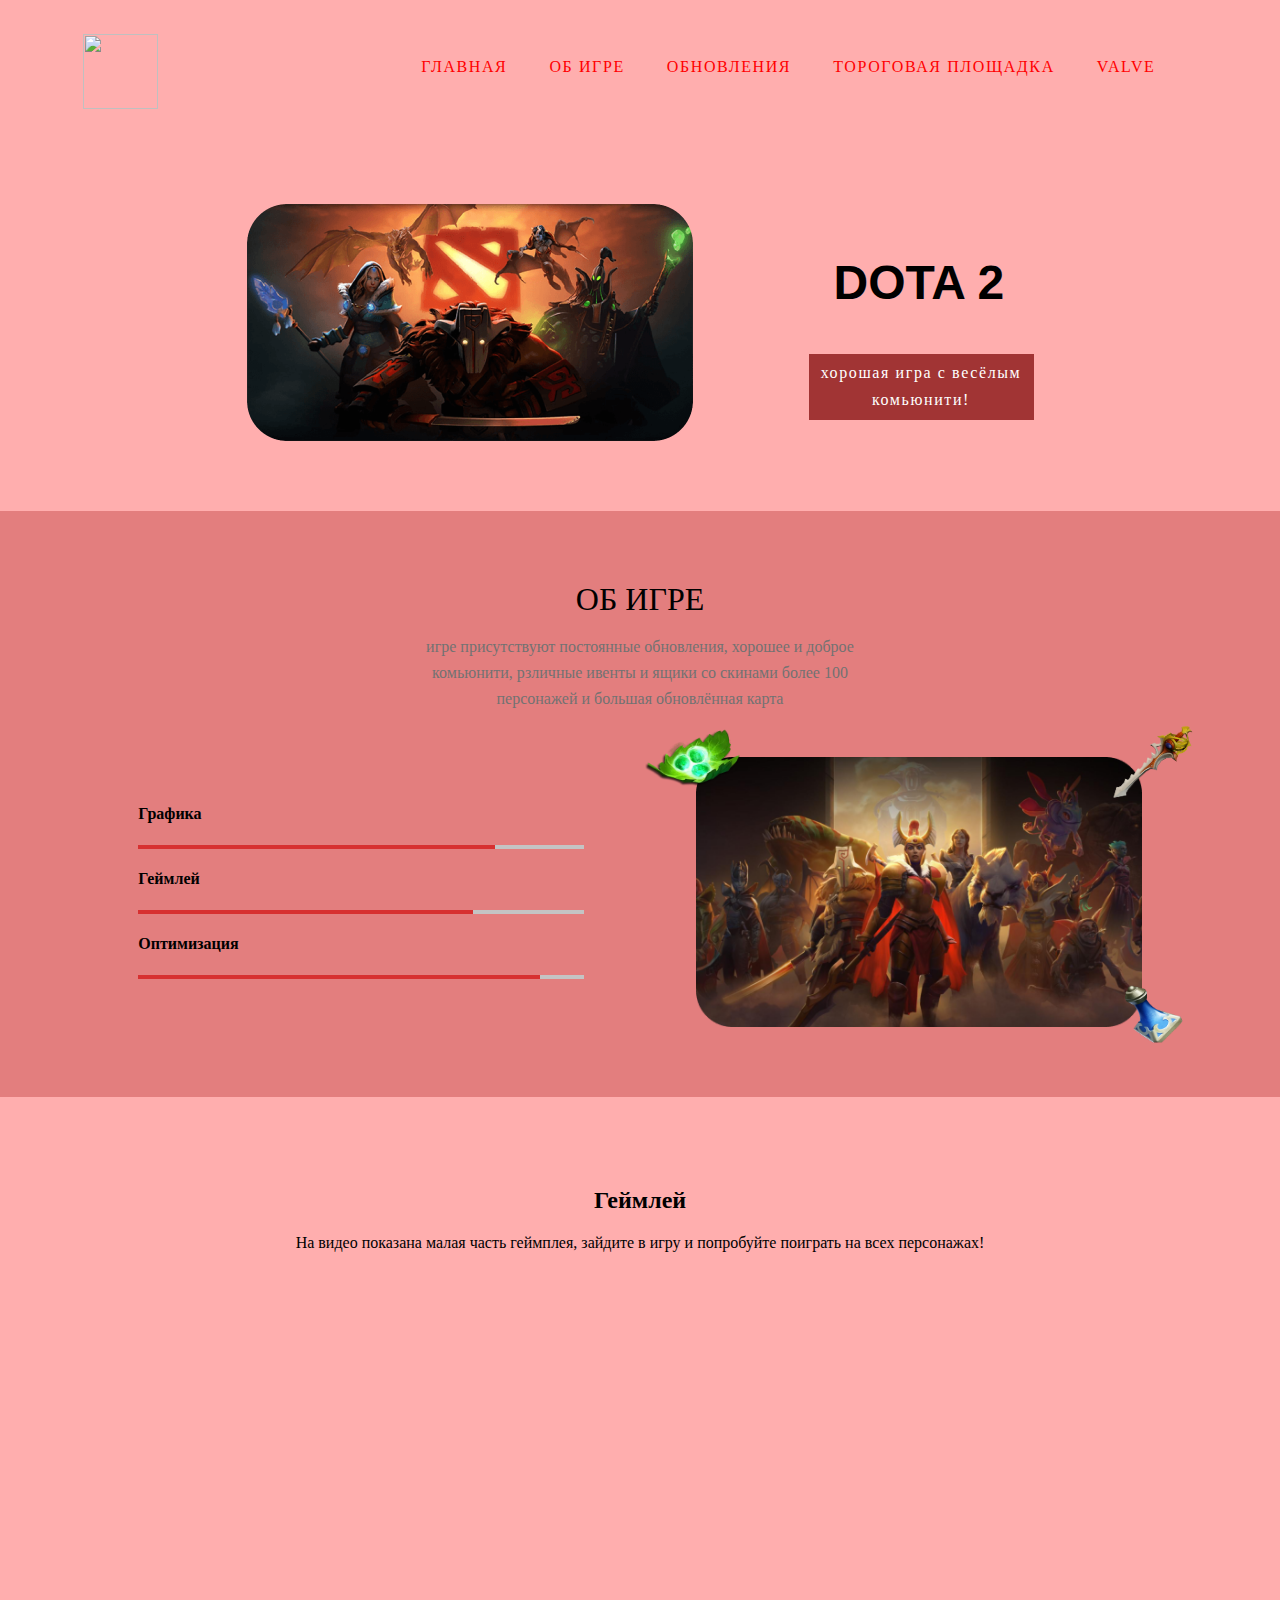
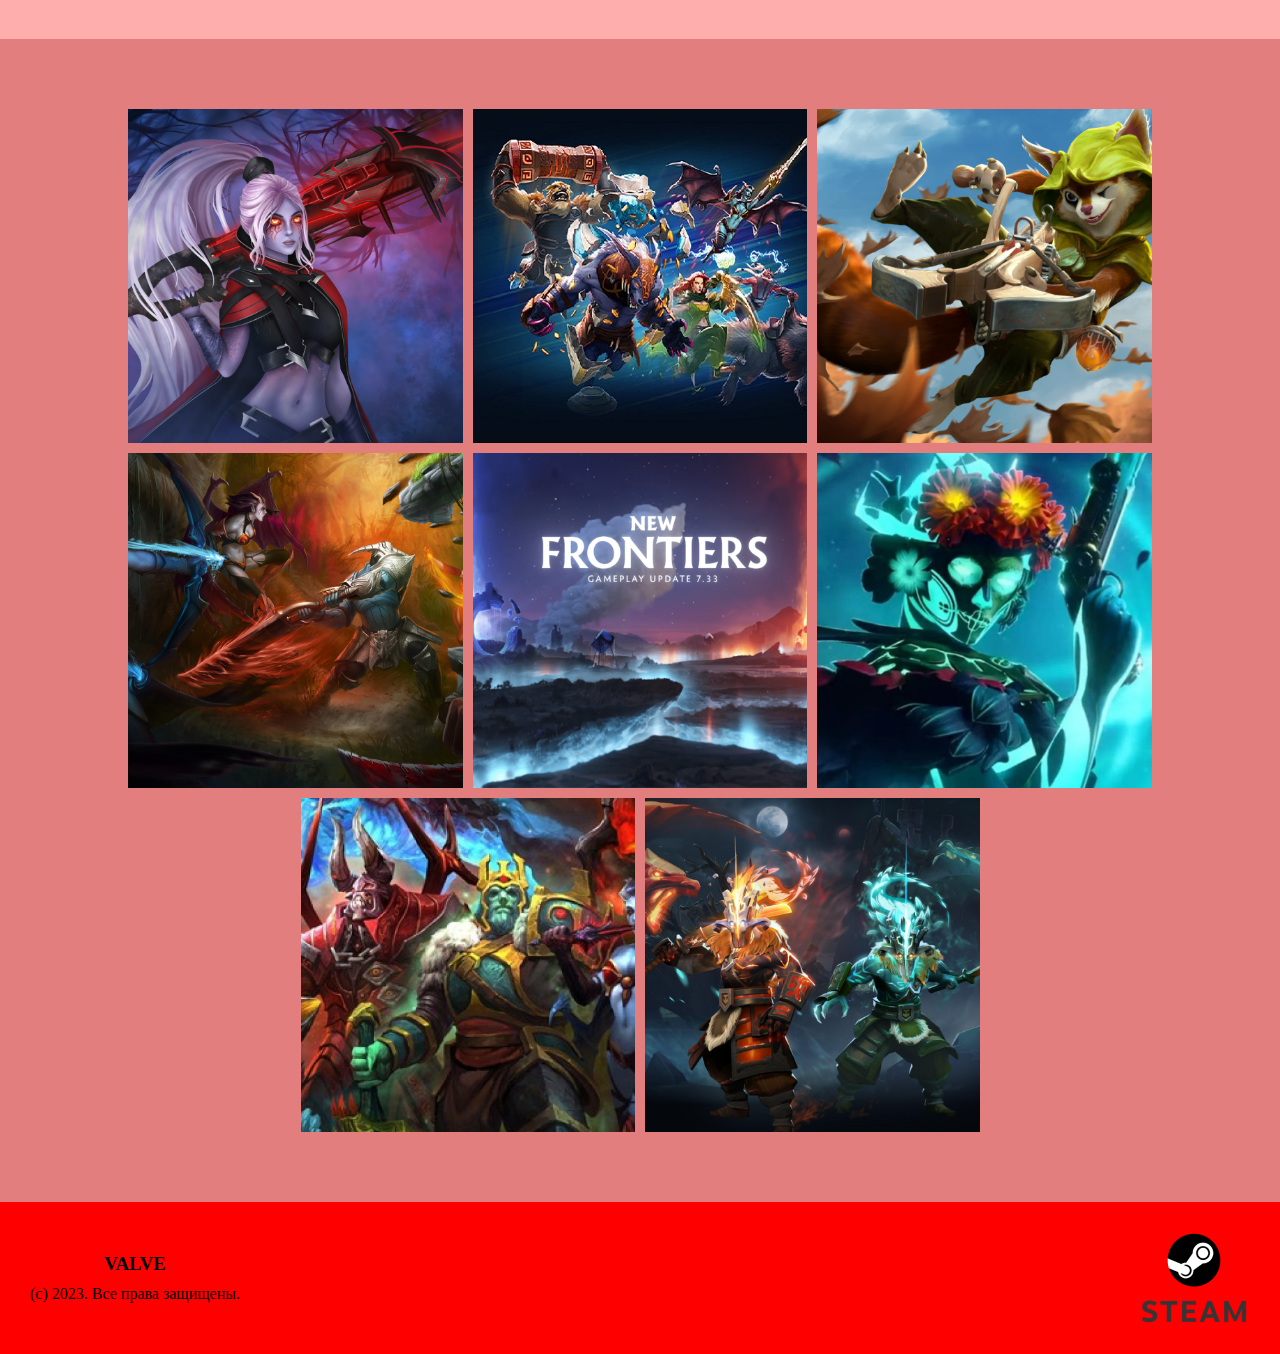
==== index.html @ d451ebb7 "Update and rename index.HTML to index.html" ====
<!DOCTYPE html>
<html lang="ru">

<head>
    <meta charset="UTF-8">
    <meta name="viewport" content="width=device-width, initial-scale=1.0">
    <title>Dota 2</title>
    <link rel="stylesheet" href="css/style.css">
    <link rel="stylesheet" href="css/necolas.github.io_normalize.css_8.0.1_normalize.css">
</head>

<body>
    <header class="header">
        <div class="container container_header">
            <img src="https://cdn-icons-png.flaticon.com/512/871/871366.png" class="header__logo">

            <nav class="header__nav">
                <ul class="nav__list">
                    <li class="nav__item"><a href="" class="nav__link">ГЛАВНАЯ</a></li>
                    <li class="nav__item"><a href="" class="nav__link">ОБ ИГРЕ</a></li>
                    <li class="nav__item"><a href="" class="nav__link">ОБНОВЛЕНИЯ</a></li>
                    <li class="nav__item"><a href="" class="nav__link">ТОРОГОВАЯ ПЛОЩАДКА</a></li>
                    <li class="nav__item"><a href="" class="nav__link">VALVE</a></li>
                </ul>
            </nav>
            
            <button class="btn__burger_menu fcc">
                <div class="btn__burger_line"></div>
                <div class="btn__burger_line"></div>
                <div class="btn__burger_line"></div>
            </button>
        </div>
    </header>
    <main class="main">
        <section class="hero-block">
            <div class="container container_hero-block">
                <img src="img/hero-block.png" alt="" class="hero-block__img">
                <div class="hero-block__content">
                    <h2 class="hero-block__title">DOTA 2</h2>
                    <button class="hero-block__btn">хорошая игра с весёлым комьюнити!</button>
                </div>
            </div>

        </section>
        <section class="about">
            <div class="container container_about">
                <h2 class="about__title">ОБ ИГРЕ</h2>
                <p class="about__text"> игре присутствуют постоянные обновления, хорошее и доброе комьюнити, рзличные
                    ивенты и ящики со скинами более 100 персонажей и большая обновлённая карта</p>
                <div class="about__content frc">
                    <div class="skills fcc">
                        <ul class="skills__list">
                            <li class="skills__item">
                                <h4 class="skills__name" style="margin-top: 0;">Графика</h4>
                                <div class="skills__full">
                                    <div class="skills__done1"></div>
                                </div>
                            </li>
                            <li class="skills__item">
                                <h4 class="skills__name">Геймлей</h4>
                                <div class="skills__full">
                                    <div class="skills__done2"></div>
                                </div>
                            </li>
                            <li class="skills__item">
                                <h4 class="skills__name">Оптимизация</h4>
                                <div class="skills__full">
                                    <div class="skills__done3"></div>
                                </div>
                            </li>
                        </ul>
                    </div>
                    <div class="about__img-block frc">
                        <img src="img/about.png" alt="" class="about__img">
                        <img src="img/tango.webp" alt="" class="about__icon tango">
                        <img src="img/clarity.png" alt="" class="about__icon clarity">
                        <img src="img/rapire.png" alt="" class="about__icon rapire">
                    </div>
                </div>
            </div>
        </section>
        <section class="video">
            <div class="container container_video">
                <h2 class="video__title text-center">Геймлей</h2>
                <p class="video__text text-center">На видео показана малая часть геймплея,
                    зайдите в игру и попробуйте поиграть на всех персонажах!</p>
                <div class="video__content frc">
                    <iframe src="https://www.youtube.com/embed/ryEUr-q9kU0" title="YouTube video player" frameborder="0"
                        allow="accelerometer; autoplay; clipboard-write; encrypted-media; gyroscope; picture-in-picture; web-share"
                        allowfullscreen></iframe>
                </div>
            </div>
            </div>
        </section>
        <section class="gallery">
            <div class="container container_gallery">
                <div class="gallery__content frc">
                    <img src="img/Rectangle 7.png" alt="">
                    <img src="img/Rectangle 7.1.png" alt="">
                    <img src="img/Rectangle 7.2.png" alt="">
                    <img src="img/Rectangle 7.3.png" alt="">
                    <img src="img/Rectangle 7.4.png" alt="">
                    <img src="img/Rectangle 7.5.png" alt="">
                    <img src="img/Rectangle 7.6.png" alt="">
                    <img src="img/Rectangle 7.7.png" alt="">
                </div>
            </div>
            </div>
        </section>

    </main>
    <footer>
        <div class="footer__container frc">
            <div class="fcc" style="gap: 10px;">
                <h3 class="footer__h3 text-center">VALVE</h3>
                <span>(с) 2023. Все права защищены.</span>
            </div>
            <img src="img/steam.png" alt="">
        </div>
    </footer>
</body>

</html>
---- css/style.css ----
@import url('https://fonts.googleapis.com/css2? family= Revalia & family= Roboto:wght@100;300;400;500;700;900 & family= Stylish & display=swap' );
.container{
    max-width: 1115px;
    margin: 0 auto;
}
.frc{
    display: flex;
    flex-direction: row;
    justify-content: center;
}
.fcc{
    display: flex;
    flex-direction: column;
    justify-content: center;
}
section{
    padding: 70px 40px;
}
.header{
    background: #FFAEAE;
    padding: 0 50px;
}
.container_header{
    display: flex;
}

.header__nav{
    margin: auto 0 ;
}
.nav__list{
    display: flex;
    list-style: none;
}
.nav__item{
    margin-right: 42px;

}
.nav__link{
    font-family: 'Roboto';
    font-style: normal;
    font-weight: 500;
    font-size: 16px;
    line-height: 26px;
    letter-spacing: 0.1em;
    color: red;
    text-decoration: none;
    
}

.header__logo{
    margin-right: auto;
    width: 75px;
    height: 75px;
    margin-top: 34px;
    margin-bottom: 25px;
}
 
/* hero*/

.hero-block{
    background-color: #FFAEAE;
}
.container_hero-block{
    display: flex;
    justify-content: center;
}
.hero-block__img{
    margin: auto 116px auto 0;
}
.hero-block__contemt{
    max-width:45% ;
}
.hero-block__title{
    color: #000;
    font-size: 48px;
    font-family: 'Stylish', sans-serif;
    line-height: 164.063%;
    margin-bottom: 31px;
    margin-left: 25px;
}
.hero-block__btn{
    width: 225px;
    height: 66.3px;
    background: #A13434;
    color: #FFF;
    text-align: center;
    font-size: 16px;
    font-family: Roboto;
    line-height: 164.063%;
    letter-spacing: 1.6px;
    border: none;
    cursor: pointer;

}
/*about*/
.about{
    background-color: #E37E7E;
}
.container_about{
    
}
.about__title{
    text-align: center;
    font-size: 32px;
    font-family: Roboto;
    font-style: normal;
    font-weight: 500;
    line-height: normal;
    margin: 0 auto 16px auto;
}
.about__text{
    
    color: #727272;
    text-align: center;
    font-size: 16px;
    font-family: Roboto;
    font-style: normal;
    font-weight: 400;
    line-height: 164.063%;
    max-width: 500px;
    margin: 0 auto;
}
.about__content{
    margin-top: 4%;
    gap: 10%;
}

.about__img{
    width: 100%;
    height: 100%;
    object-fit: cover;
}

.about__img-block{
    width: 40%;
}
/* skills */ 
.skills{
    width: 40%;
}
.skills__list{
    list-style: none;
    display: flex;
    flex-direction: column;
}
.skills__full{
    width: 100%;
    height: 4px;
    background-color: #C4C4C4;
}
.skills__done1{
    width: 80%;
    height: 4px;
    background-color: #D73030;
}
.skills__done2{
    width: 75%;
    height: 4px;
    background-color: #D73030;
}
.skills__done3{
    width: 90%;
    height: 4px;
    background-color: #D73030;
}

/* доп. картинки */
.about__icon{
    position: absolute;
    width: 25%;
    height: 35%;
}

.tango{
    top: -15%;
    left: -13% ;
}
.clarity{
    top: 80% ;
    left: 90% ;
}
.rapire{
    top: -15%;
    left: 90% ;
    transform: rotate(-45deg);
}
.about__img-block{
    position: relative;
}
 .video{
    background-color: #FFAEAE;
 }
.text-center{
    text-align: center;
}
iframe{
    height: 300px;
    width: 100%;
    max-width: 600px;
}
.gallery__content > img{
    transition: all 1s;
    width: 30%;
}
.gallery__content > img:hover{
    transform: scale(1.1);
}
.gallery__content{
    flex-wrap: wrap;
    gap: 10px;
}
.gallery{
    background-color: #E37E7E;
}
footer{
    background-color: #ff0000;
    color: #000;
    padding: 0 10px 0 30px;
}
.footer__container{
    width: 100%;
    justify-content: space-between;
}
.footer__h3{
    margin: 0;
}

.btn__burger_line{
    background-color: #FFF;
    height: 3px;
    width: 100%;
}

.btn__burger_menu{
    display: none;
}
ul{
    padding: 0;
}

@media (max-width: 460px){
    .about__content{
        flex-direction: column;
    }
    
    .container_hero-block{ 
        display: flex;
        flex-direction: column;
        justify-content: center;
    }

    .header__nav{
        display: none;
    }

    .btn__burger_menu{
        justify-content: space-between;
        height: 30px;
        background-color: transparent;
        border: 0;
        width: 55px;
        margin: auto 0;
        display: flex;

    }

    .about__img-block{
        width: 90%;
        margin: 40px auto 0 auto;
    }
    .skills{
        width: 90%;
        margin: 0 auto;
    }

    .hero-block__img{
        margin: 0 auto;
        width: 90%;
    }

    .hero-block__title{
        text-align:center;
        border: 0;
    }

    .hero-block__btn{
        margin: 0 auto;
        display: block;
    }
    


}
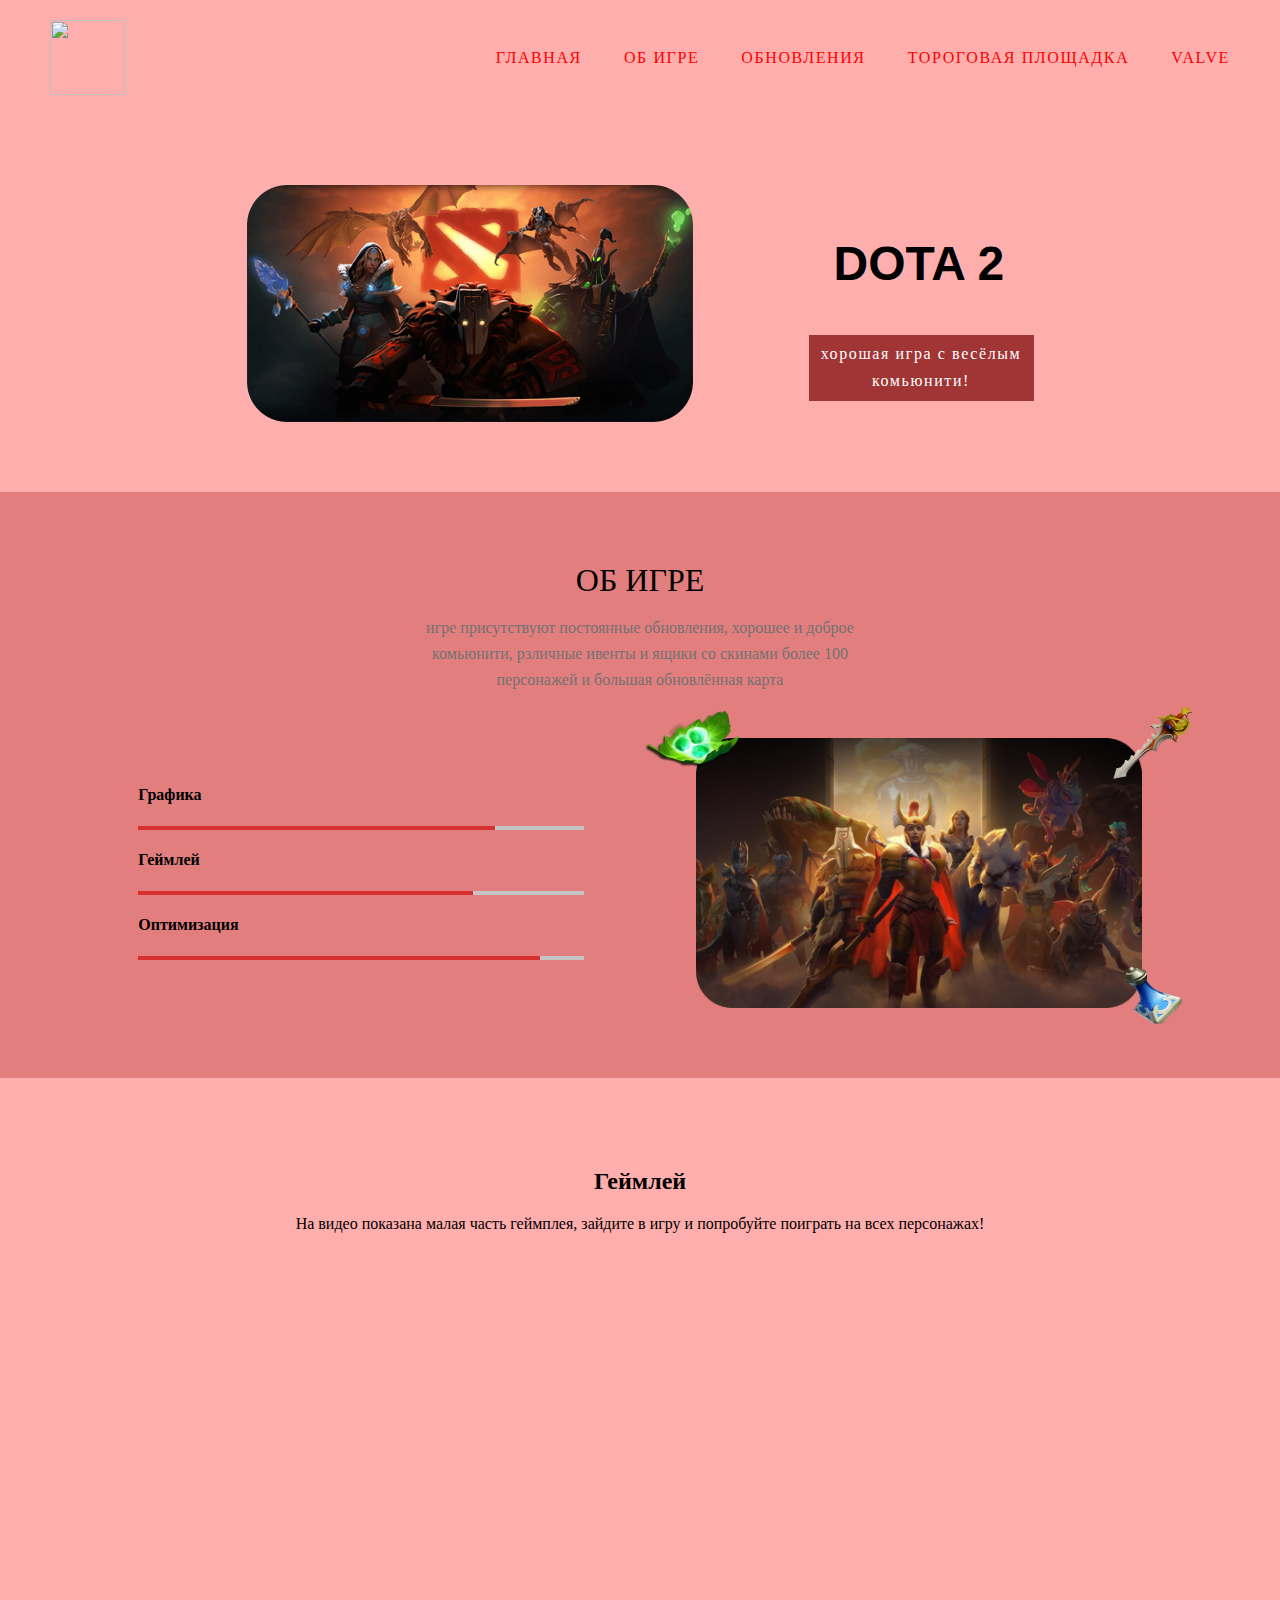
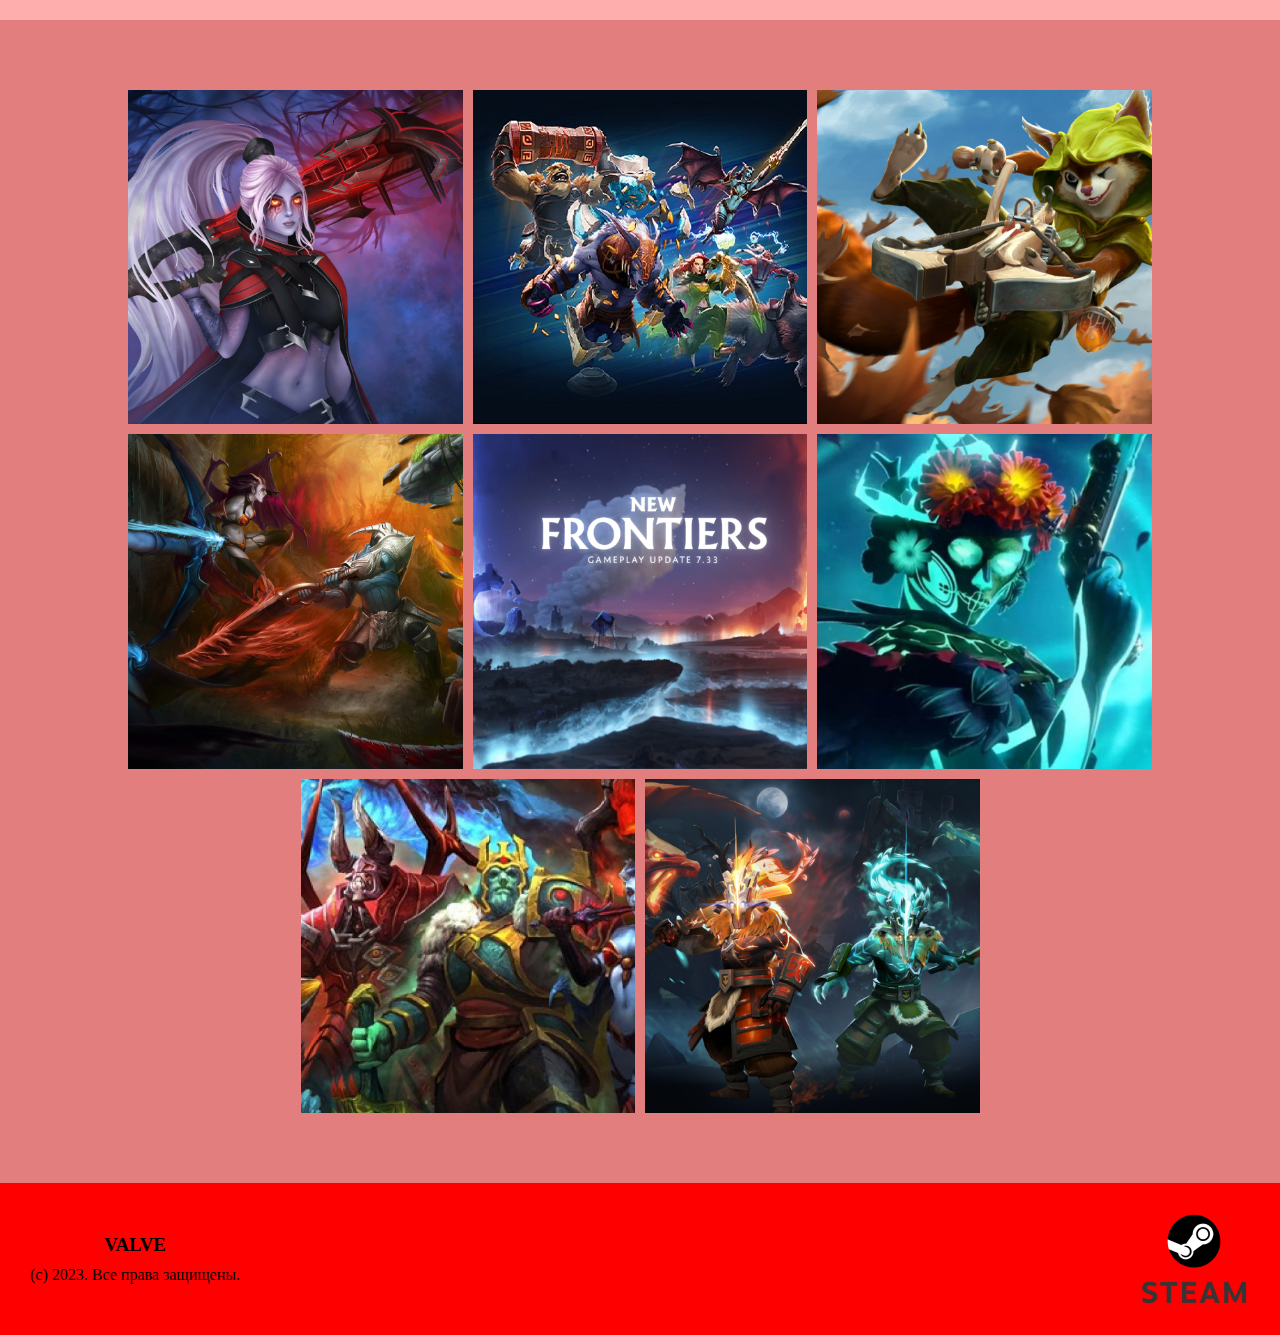
==== commit d909f8b7: "add header anim menu" ====
--- a/index.html
+++ b/index.html
@@ -10,25 +10,32 @@
 </head>
 
 <body>
+
+    <div class="image_full_screen">
+        <img src="" alt="">
+    </div>
+    
     <header class="header">
-        <div class="container container_header">
+        <div class="container_header">
             <img src="https://cdn-icons-png.flaticon.com/512/871/871366.png" class="header__logo">
 
-            <nav class="header__nav">
-                <ul class="nav__list">
-                    <li class="nav__item"><a href="" class="nav__link">ГЛАВНАЯ</a></li>
-                    <li class="nav__item"><a href="" class="nav__link">ОБ ИГРЕ</a></li>
-                    <li class="nav__item"><a href="" class="nav__link">ОБНОВЛЕНИЯ</a></li>
-                    <li class="nav__item"><a href="" class="nav__link">ТОРОГОВАЯ ПЛОЩАДКА</a></li>
-                    <li class="nav__item"><a href="" class="nav__link">VALVE</a></li>
-                </ul>
-            </nav>
-            
             <button class="btn__burger_menu fcc">
                 <div class="btn__burger_line"></div>
                 <div class="btn__burger_line"></div>
                 <div class="btn__burger_line"></div>
             </button>
+            
+            
+        <nav class="header__nav">
+            <ul class="nav__list">
+                <li class="nav__item"><a href="" class="nav__link">ГЛАВНАЯ</a></li>
+                <li class="nav__item"><a href="#gallery" class="nav__link">ОБ ИГРЕ</a></li>
+                <li class="nav__item"><a href="updates.html" class="nav__link">ОБНОВЛЕНИЯ</a></li>
+                <li class="nav__item"><a href="" class="nav__link">ТОРОГОВАЯ ПЛОЩАДКА</a></li>
+                <li class="nav__item"><a href="" class="nav__link">VALVE</a></li>
+            </ul>
+        </nav>
+            
         </div>
     </header>
     <main class="main">
@@ -92,7 +99,7 @@
             </div>
             </div>
         </section>
-        <section class="gallery">
+        <section class="gallery" id="gallery">
             <div class="container container_gallery">
                 <div class="gallery__content frc">
                     <img src="img/Rectangle 7.png" alt="">
@@ -118,6 +125,10 @@
             <img src="img/steam.png" alt="">
         </div>
     </footer>
+    
+    <script src="js/script.js"></script>
+    
+
 </body>
 
-</html>
+</html>--- a/css/style.css
+++ b/css/style.css
@@ -18,22 +18,25 @@
 }
 .header{
     background: #FFAEAE;
-    padding: 0 50px;
+    padding: 20px 50px;
+    position: relative;
 }
 .container_header{
     display: flex;
+    justify-content: space-between;
 }
 
 .header__nav{
     margin: auto 0 ;
+    transition: height 1.7s ease;
+}
+.header__nav-active{
+    height: 330px !important;
 }
 .nav__list{
     display: flex;
     list-style: none;
-}
-.nav__item{
-    margin-right: 42px;
-
+    gap:42px;
 }
 .nav__link{
     font-family: 'Roboto';
@@ -48,13 +51,11 @@
 }
 
 .header__logo{
-    margin-right: auto;
     width: 75px;
     height: 75px;
-    margin-top: 34px;
-    margin-bottom: 25px;
-}
- 
+    
+}
+
 /* hero*/
 
 .hero-block{
@@ -209,8 +210,27 @@
     flex-wrap: wrap;
     gap: 10px;
 }
+.image_full_screen{
+    display: none;
+    position: fixed;
+    width: 100vw;
+    height: 100vh;
+    background: #00000044;
+    z-index: 5;
+    pointer-events: none;
+}
 .gallery{
     background-color: #E37E7E;
+
+    
+}
+
+.image_full_screen > img{
+    width: 100%;
+    height: 80%;
+    object-fit: contain;
+    margin: auto 0;
+    pointer-events: all;
 }
 footer{
     background-color: #ff0000;
@@ -238,7 +258,7 @@
     padding: 0;
 }
 
-@media (max-width: 460px){
+@media (max-width: 930px){
     .about__content{
         flex-direction: column;
     }
@@ -250,7 +270,15 @@
     }
 
     .header__nav{
-        display: none;
+        overflow-y: hidden ;
+        position: absolute;
+        top: 100%;
+        left: 0;
+        background-color: #FFAEAE;
+        width: 100%;
+        box-shadow: 0 10px 15px -10px black;
+        border-radius: 20px;
+        height: 0;
     }
 
     .btn__burger_menu{
@@ -263,9 +291,11 @@
         display: flex;
 
     }
-
+    .container_header{
+        width: 100%;
+    }
     .about__img-block{
-        width: 90%;
+        width: 80%;
         margin: 40px auto 0 auto;
     }
     .skills{
@@ -288,6 +318,19 @@
         display: block;
     }
     
-
+    .nav__list{
+        flex-direction:column;
+        
+        
+    }
+    
+    .nav__link{
+        
+    }
+
+    .nav__item{
+        display: flex;
+        justify-content: center;
+    }
 
 }